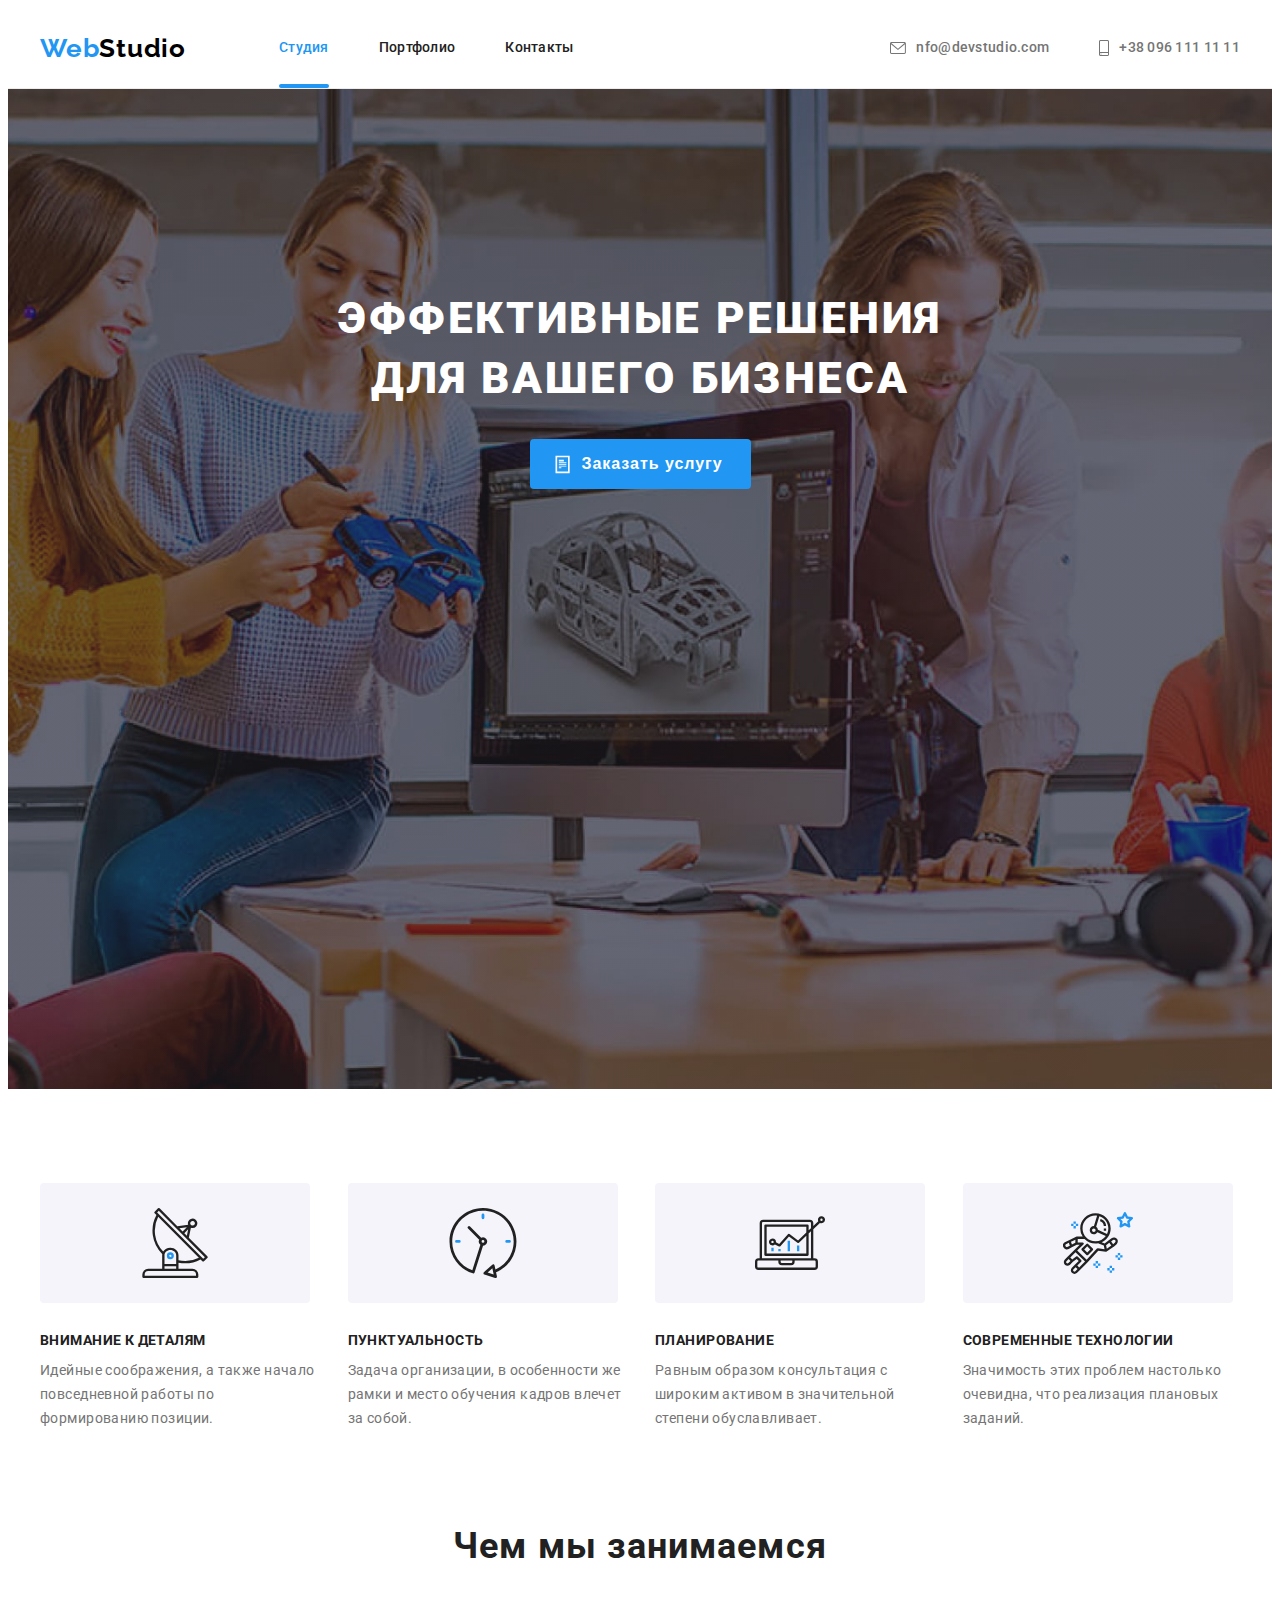
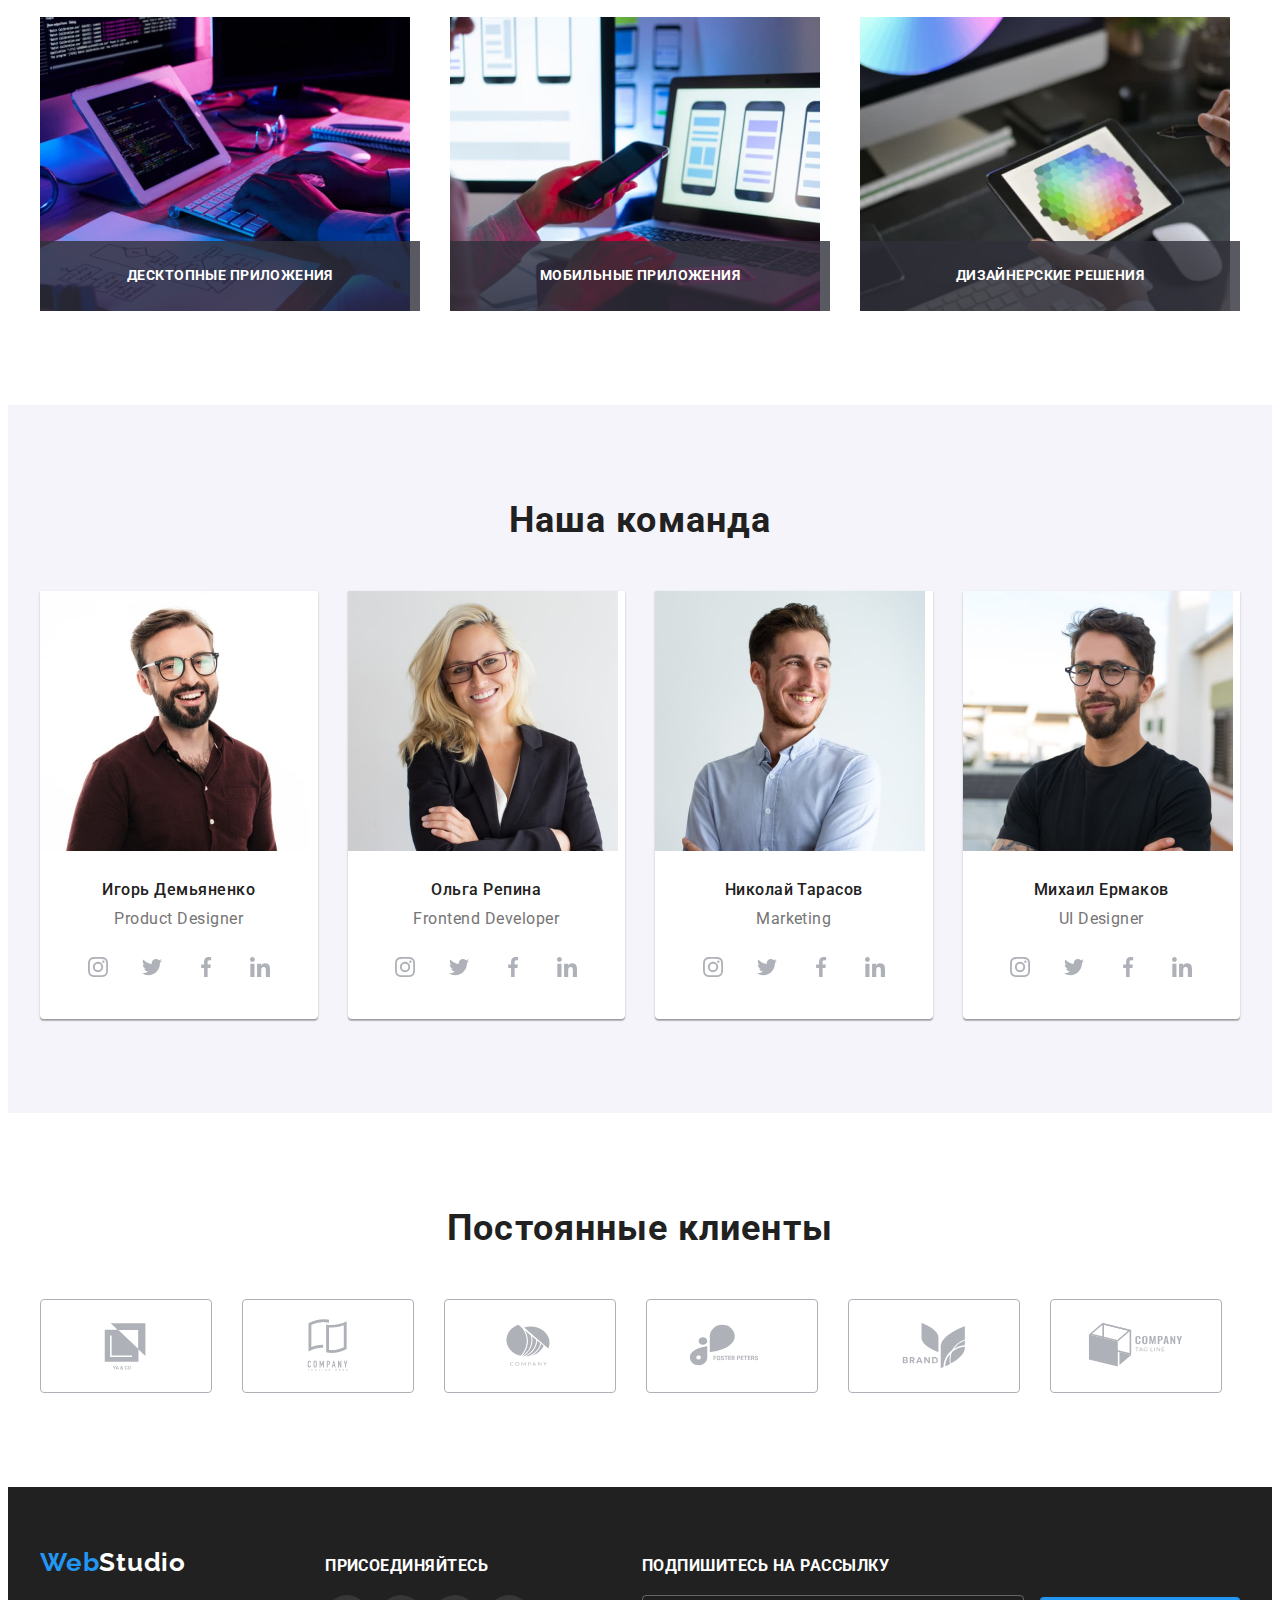
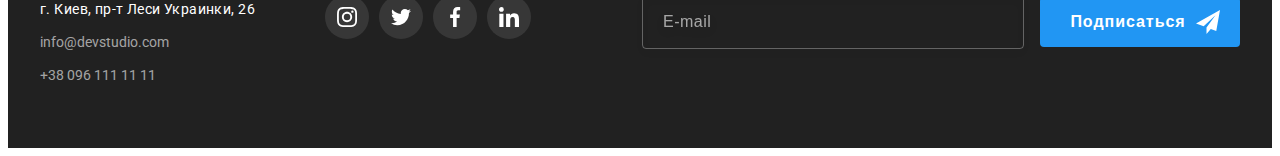
==== index.html @ 939715a9 "подготовил к сдаче" ====
<!DOCTYPE html>
<html lang="ru">
  <head>
    <meta charset="UTF-8" />
    <meta http-equiv="X-UA-Compatible" content="IE=edge" />
    <meta name="viewport" content="width=device-width, initial-scale=1.0" />
    <title>СТУДИЯ</title>
    <link rel="preconnect" href="https://fonts.googleapis.com" />
    <link rel="preconnect" href="https://fonts.gstatic.com" crossorigin />
    <link rel="stylesheet" href="https://cdnjs.cloudflare.com/ajax/libs/modern-normalize/1.1.0/modern-normalize.min.css" integrity="sha512-wpPYUAdjBVSE4KJnH1VR1HeZfpl1ub8YT/NKx4PuQ5NmX2tKuGu6U/JRp5y+Y8XG2tV+wKQpNHVUX03MfMFn9Q==" crossorigin="anonymous" referrerpolicy="no-referrer" />
    <link href="https://fonts.googleapis.com/css2?family=Raleway:wght@700&family=Roboto:wght@400;500;700;900&display=swap" rel="stylesheet" />
    <link rel="stylesheet" href="./css/styles.css" />
  </head>

  <body class="body">
    <!-- HEADER -->
    <header class="page-header">
      <div class="container header-container">
        <nav class="nav">
          <a href="./index.html" class="link header-logo logo header-link" lang="en"><span class="accent">Web</span>Studio</a>
          <ul class="list nav-list">
            <li class="nav-item">
              <a href="./index.html" class="link nav-link header-link current">Студия</a>
            </li>
            <li class="nav-item">
              <a href="./portfolio.html" class="link nav-link header-link">Портфолио</a>
            </li>
            <li class="nav-item">
              <a href="#" class="link nav-link header-link">Контакты</a>
            </li>
          </ul>
        </nav>
        <ul class="list nav-address">
          <li class="address-item">
            <a href="mailto:info@devstudio.com" class="link header-contacts header-link">
              <svg class="header-icon" width="16" height="12">
                <use href="./images/sprite.svg#envelope"></use></svg
              >nfo@devstudio.com</a
            >
          </li>
          <li class="address-item">
            <a href="tel:+380961111111" class="link header-contacts header-link"
              ><svg class="header-icon" width="10" height="16">
                <use href="./images/sprite.svg#smartphone"></use></svg
              >+38 096 111 11 11</a
            >
          </li>
        </ul>
      </div>
    </header>

    <main>
      <!-- hero -->
      <section class="hero">
        <div class="container">
          <h1 class="hero-title">Эффективные решения для вашего бизнеса</h1>
          <button type="button" class="button hero-button" data-modal-open>
            <svg class="hero-icon" width="20" height="25">
              <use href="./images/sprite.svg#file"></use>
            </svg>
            <svg class="hero-icon-second" width="20" height="25">
              <use href="./images/sprite.svg#fileadd"></use>
            </svg>
            Заказать услугу
          </button>
        </div>
      </section>

      <!-- Наши преимущества -->
      <section class="advant section">
        <div class="container">
          <h2 class="visually-hidden">Наши преимущества</h2>
          <ul class="list section-list">
            <li class="advant-item item">
              <div class="advant-inner">
                <svg class="advant-icon" width="70" height="70">
                  <use href="./images/sprite.svg#antenna"></use>
                </svg>
              </div>
              <h3 class="advant-title">Внимание к деталям</h3>
              <p class="advant-text">Идейные соображения, а также начало повседневной работы по формированию позиции.</p>
            </li>
            <li class="advant-item item">
              <div class="advant-inner">
                <svg class="advant-icon" width="70" height="70">
                  <use href="./images/sprite.svg#clock"></use>
                </svg>
              </div>
              <h3 class="advant-title">Пунктуальность</h3>
              <p class="advant-text">Задача организации, в особенности же рамки и место обучения кадров влечет за собой.</p>
            </li>
            <li class="advant-item item">
              <div class="advant-inner">
                <svg class="advant-icon" width="70" height="70">
                  <use href="./images/sprite.svg#diagram"></use>
                </svg>
              </div>
              <h3 class="advant-title">Планирование</h3>
              <p class="advant-text">Равным образом консультация с широким активом в значительной степени обуславливает.</p>
            </li>
            <li class="advant-item item">
              <div class="advant-inner">
                <svg class="advant-icon" width="70" height="70">
                  <use href="./images/sprite.svg#astronaut"></use>
                </svg>
              </div>
              <h3 class="advant-title">Современные технологии</h3>
              <p class="advant-text">Значимость этих проблем настолько очевидна, что реализация плановых заданий.</p>
            </li>
          </ul>
        </div>
      </section>

      <!-- Чем мы занимаемся -->
      <section class="branches-section section">
        <div class="container">
          <h2 class="title section-title">Чем мы занимаемся</h2>
          <ul class="list section-list">
            <li class="branches-item item iitem">
              <img src="./images/desktop.jpg" alt="Десктопные приложения" width="370" height="294" />
              <div class="text-inner">
                <p class="brunches-text">Десктопные приложения</p>
              </div>
            </li>
            <li class="branches-item item">
              <img src="./images/mobile.jpg" alt="Мобильные приложения" width="370" height="294" />
              <div class="text-inner">
                <p class="brunches-text">Мобильные приложения</p>
              </div>
            </li>
            <li class="branches-item item">
              <img src="./images/design.jpg" alt="Дизайнерские решения" width="370" height="294" />
              <div class="text-inner">
                <p class="brunches-text">Дизайнерские решения</p>
              </div>
            </li>
          </ul>
        </div>
      </section>

      <!-- Наша команда -->
      <section class="team-section section">
        <div class="container">
          <h2 class="title section-title">Наша команда</h2>
          <ul class="list section-list">
            <li class="team-item item">
              <img src="./images/productdesigner.jpg" alt="Фото Игорь Демьяненко" width="270" height="260" />
              <div class="team-info">
                <h3 class="team-name">Игорь Демьяненко</h3>
                <p class="team-descr" lang="en">Product Designer</p>
                <!-- *Иконки соцсетей -->
                <ul class="social list">
                  <li class="social-item item">
                    <a href="#" class="social-link link" target="_blank" rel="noopener noreferrer nofollow" aria-label="instagram">
                      <svg class="social-icon" width="20" height="20">
                        <use href="./images/sprite.svg#instagram"></use>
                      </svg>
                    </a>
                  </li>
                  <li class="social-item item">
                    <a href="#" class="social-link link" target="_blank" rel="noopener noreferrer nofollow" aria-label="instagram">
                      <svg class="social-icon" width="20" height="20">
                        <use href="./images/sprite.svg#twitter"></use>
                      </svg>
                    </a>
                  </li>
                  <li class="social-item item">
                    <a href="#" class="social-link link" target="_blank" rel="noopener noreferrer nofollow" aria-label="instagram">
                      <svg class="social-icon" width="20" height="20">
                        <use href="./images/sprite.svg#facebook"></use>
                      </svg>
                    </a>
                  </li>
                  <li class="social-item item">
                    <a href="#" class="social-link link" target="_blank" rel="noopener noreferrer nofollow" aria-label="instagram">
                      <svg class="social-icon" width="20" height="20">
                        <use href="./images/sprite.svg#linkedin"></use>
                      </svg>
                    </a>
                  </li>
                </ul>
              </div>
            </li>
            <li class="team-item item">
              <img src="./images/frontenddeveloper.jpg" alt="Фото Ольга Репина" width="270" height="260" />
              <div class="team-info">
                <h3 class="team-name">Ольга Репина</h3>
                <p class="team-descr" lang="en">Frontend Developer</p>
                <ul class="social list">
                  <li class="social-item item">
                    <a href="#" class="social-link link" target="_blank" rel="noopener noreferrer nofollow" aria-label="instagram">
                      <svg class="social-icon" width="20" height="20">
                        <use href="./images/sprite.svg#instagram"></use>
                      </svg>
                    </a>
                  </li>
                  <li class="social-item item">
                    <a href="#" class="social-link link" target="_blank" rel="noopener noreferrer nofollow" aria-label="instagram">
                      <svg class="social-icon" width="20" height="20">
                        <use href="./images/sprite.svg#twitter"></use>
                      </svg>
                    </a>
                  </li>
                  <li class="social-item item">
                    <a href="#" class="social-link link" target="_blank" rel="noopener noreferrer nofollow" aria-label="instagram">
                      <svg class="social-icon" width="20" height="20">
                        <use href="./images/sprite.svg#facebook"></use>
                      </svg>
                    </a>
                  </li>
                  <li class="social-item item">
                    <a href="#" class="social-link link" target="_blank" rel="noopener noreferrer nofollow" aria-label="instagram">
                      <svg class="social-icon" width="20" height="20">
                        <use href="./images/sprite.svg#linkedin"></use>
                      </svg>
                    </a>
                  </li>
                </ul>
              </div>
            </li>
            <li class="team-item item">
              <img src="./images/marketing.jpg" alt="Фото Николай Тарасов" width="270" height="260" />
              <div class="team-info">
                <h3 class="team-name">Николай Тарасов</h3>
                <p class="team-descr" lang="en">Marketing</p>
                <ul class="social list">
                  <li class="social-item item">
                    <a href="#" class="social-link link" target="_blank" rel="noopener noreferrer nofollow" aria-label="instagram">
                      <svg class="social-icon" width="20" height="20">
                        <use href="./images/sprite.svg#instagram"></use>
                      </svg>
                    </a>
                  </li>
                  <li class="social-item item">
                    <a href="#" class="social-link link" target="_blank" rel="noopener noreferrer nofollow" aria-label="instagram">
                      <svg class="social-icon" width="20" height="20">
                        <use href="./images/sprite.svg#twitter"></use>
                      </svg>
                    </a>
                  </li>
                  <li class="social-item item">
                    <a href="#" class="social-link link" target="_blank" rel="noopener noreferrer nofollow" aria-label="instagram">
                      <svg class="social-icon" width="20" height="20">
                        <use href="./images/sprite.svg#facebook"></use>
                      </svg>
                    </a>
                  </li>
                  <li class="social-item item">
                    <a href="#" class="social-link link" target="_blank" rel="noopener noreferrer nofollow" aria-label="instagram">
                      <svg class="social-icon" width="20" height="20">
                        <use href="./images/sprite.svg#linkedin"></use>
                      </svg>
                    </a>
                  </li>
                </ul>
              </div>
            </li>
            <li class="team-item item">
              <img src="./images/uidesigner.jpg" alt="Фото Михаил Ермаков" width="270" height="260" />
              <div class="team-info">
                <h3 class="team-name">Михаил Ермаков</h3>
                <p class="team-descr" lang="en">UI Designer</p>
                <ul class="social list">
                  <li class="social-item item">
                    <a href="#" class="social-link link" target="_blank" rel="noopener noreferrer nofollow" aria-label="instagram">
                      <svg class="social-icon" width="20" height="20">
                        <use href="./images/sprite.svg#instagram"></use>
                      </svg>
                    </a>
                  </li>
                  <li class="social-item item">
                    <a href="#" class="social-link link" target="_blank" rel="noopener noreferrer nofollow" aria-label="instagram">
                      <svg class="social-icon" width="20" height="20">
                        <use href="./images/sprite.svg#twitter"></use>
                      </svg>
                    </a>
                  </li>
                  <li class="social-item item">
                    <a href="#" class="social-link link" target="_blank" rel="noopener noreferrer nofollow" aria-label="instagram">
                      <svg class="social-icon" width="20" height="20">
                        <use href="./images/sprite.svg#facebook"></use>
                      </svg>
                    </a>
                  </li>
                  <li class="social-item item">
                    <a href="#" class="social-link link" target="_blank" rel="noopener noreferrer nofollow" aria-label="instagram">
                      <svg class="social-icon" width="20" height="20">
                        <use href="./images/sprite.svg#linkedin"></use>
                      </svg>
                    </a>
                  </li>
                </ul>
              </div>
            </li>
          </ul>
        </div>
      </section>
    </main>

    <!-- Постоянные клиенты -->
    <section class="section">
      <div class="container">
        <h2 class="title section-title">Постоянные клиенты</h2>
        <ul class="client-list list">
          <li class="client-item item">
            <a href="#" class="link client-link" target="_blank" rel="noopener noreferrer nofollow" aria-label="yaco">
              <svg class="client-icon" width="106" height="60">
                <use href="./images/sprite.svg#yaco"></use>
              </svg>
            </a>
          </li>
          <li class="client-item item">
            <a href="#" class="link client-link" target="_blank" rel="noopener noreferrer nofollow" aria-label="tag line here">
              <svg class="client-icon" width="106" height="60">
                <use href="./images/sprite.svg#here"></use>
              </svg>
            </a>
          </li>
          <li class="client-item item">
            <a href="#" class="link client-link" target="_blank" rel="noopener noreferrer nofollow" aria-label="company">
              <svg class="client-icon" width="106" height="60">
                <use href="./images/sprite.svg#company"></use>
              </svg>
            </a>
          </li>
          <li class="client-item item">
            <a href="#" class="link client-link" target="_blank" rel="noopener noreferrer nofollow" aria-label="foster petters">
              <svg class="client-icon" width="106" height="60">
                <use href="./images/sprite.svg#foster"></use>
              </svg>
            </a>
          </li>
          <li class="client-item item">
            <a href="#" class="link client-link" target="_blank" rel="noopener noreferrer nofollow" aria-label="brand">
              <svg class="client-icon" width="106" height="60">
                <use href="./images/sprite.svg#brand"></use>
              </svg>
            </a>
          </li>
          <li class="client-item item">
            <a href="#" class="link client-link" target="_blank" rel="noopener noreferrer nofollow" aria-label="tag line">
              <svg class="client-icon" width="106" height="60">
                <use href="./images/sprite.svg#tagline"></use>
              </svg>
            </a>
          </li>
        </ul>
      </div>
    </section>

    <footer class="footer">
      <div class="container footer-container">
        <div>
          <a href="./index.html" class="logo footer-logo link footer-link" lang="en"> <span class="accent">Web</span>Studio</a>
          <address class="address">
            <ul class="list footer-list">
              <li class="footer-item">
                <a href="https://www.google.com.ua/maps/place/бул.+Леси+Украинки,+26,+Киев,+02000/@50.4265807,30.5361971,17z/data=!3m1!4b1!4m5!3m4!1s0x40d4cf0e033ecbe9:0x57a4dffefec77da0!8m2!3d50.4265807!4d30.5383858?hl=ru" class="footer-address link footer-link"> г. Киев, пр-т Леси Украинки, 26 </a>
              </li>
              <li class="footer-item">
                <a href="mailto:info@devstudio.com" class="footer-contacts link footer-link">info@devstudio.com</a>
              </li>
              <li class="footer-item">
                <a href="tel:+380961111111" class="footer-contacts link footer-link">+38 096 111 11 11</a>
              </li>
            </ul>
          </address>
        </div>
        <div class="footer-inner">
          <p class="footer-slogan">Присоединяйтесь</p>
          <ul class="social list">
            <li class="social-item item">
              <a href="#" class="social-link join-link link" target="_blank" rel="noopener noreferrer nofollow" aria-label="instagram">
                <svg class="join-icon" width="20" height="20">
                  <use href="./images/sprite.svg#instagram"></use>
                </svg>
              </a>
            </li>
            <li class="social-item item">
              <a href="#" class="social-link join-link link" target="_blank" rel="noopener noreferrer nofollow" aria-label="instagram">
                <svg class="join-icon" width="20" height="20">
                  <use href="./images/sprite.svg#twitter"></use>
                </svg>
              </a>
            </li>
            <li class="social-item item">
              <a href="#" class="social-link join-link link" target="_blank" rel="noopener noreferrer nofollow" aria-label="instagram">
                <svg class="join-icon" width="20" height="20">
                  <use href="./images/sprite.svg#facebook"></use>
                </svg>
              </a>
            </li>
            <li class="social-item item">
              <a href="#" class="social-link join-link link" target="_blank" rel="noopener noreferrer nofollow" aria-label="instagram">
                <svg class="join-icon" width="20" height="20">
                  <use href="./images/sprite.svg#linkedin"></use>
                </svg>
              </a>
            </li>
          </ul>
        </div>

        <!-- *Форма в footer  -->

        <form name="signup_form" autocomplete="on" novalidate class="form-footer">
          <label for="email" class="form-label">Подпишитесь на рассылку </label>
          <div class="input-inner">
            <input type="email" name="email" id="email" class="footer-input" placeholder="E-mail" />

            <button type="submit" class="button form-button">
              Подписаться
              <svg class="footer-icon" width="24" height="24">
                <use href="./images/sprite.svg#send"></use>
              </svg>
            </button>
          </div>
        </form>
      </div>
    </footer>

    <!-- *Модальное окно -->
    <div class="backdrop is-hidden" data-modal>
      <div class="modal-wrapper">
        <button type="button" class="modal-button" data-modal-close>
          <svg class="icon-modal" width="18px" height="18px">
            <use href="./images/sprite.svg#close"></use>
          </svg>
        </button>
        <b class="form-title">Оставьте свои данные, мы вам перезвоним</b>
        <form class="modal-form">
          <label class="modal-label">
            <span class="label-name">Имя</span>
            <input type="text" name="user-name" class="modal-input" required />
            <svg class="label-icon" width="18" height="18">
              <use href="./images/sprite.svg#person"></use>
            </svg>
          </label>

          <label class="modal-label">
            <span class="label-name">Телефон</span>
            <input type="tel" name="user-tell" class="modal-input" required />
            <svg class="label-icon" width="18" height="18">
              <use href="./images/sprite.svg#phone"></use>
            </svg>
          </label>

          <label class="modal-label">
            <span class="label-name">Почта</span>
            <input type="email" name="user-email" class="modal-input" placeholder=" " required />
            <svg class="label-icon" width="18" height="18">
              <use href="./images/sprite.svg#email"></use>
            </svg>
          </label>

          <label class="modal-label">
            <span class="label-name">Комментарий</span>
            <textarea name="user-feedback" rows="5" placeholder="Введите текст" class="modal-inpu feedback"></textarea>
          </label>

          <label class="checkbox-label">
            <input type="checkbox" name="checkbox" class="visually-hidden checkbox" />
            <svg class="checkbox-icon" width="11" height="8">
              <use href="./images/sprite.svg#check"></use>
            </svg>
            <span class="checkbox-text">Соглашаюсь с рассылкой и принимаю</span>
            <a href="#" class="checkbox-link">Условия договора</a>
          </label>

          <button type="submit" class="submit-btn button">Отправить</button>
        </form>
      </div>
    </div>

    <!-- *Подключение js -->
    <script src="./js/modal.js"></script>
  </body>
</html>
---- css/styles.css ----
:root {
  --primary-background-color: #ffffff;
  --secondary-background-color: #f5f4fa;
  --hero-background-color: #2f303a;
  --branches-bg-color: rgba(47, 48, 58, 0.8);
  --modal-bg-color: rgba(0, 0, 0, 0.2);

  --title-color: #212121;
  --secondary-title-color: #ffffff;
  --text-color: #757575;
  --logo-color: #000000;
  --accent-color: #2196f3;
  --header-border-color: #ececec;
  --hero-hover-color: #188ce8;
  --footer-address-color: rgba(255, 255, 255, 0.6);
  --portf-btn-color: #f5f4fa;
  --portf-border-color: #eeeeee;

  --social-icon-color: #afb1b8;
  --social-icon-hover-color: #ffffff;
  --advant-icon-bg-color: #f5f4fa;
  --client-icon-border-color: #afb1b8;
  --footer-icon-bg-color: rgba(255, 255, 255, 0.1);

  --main-font: "Roboto", sans-serif;
  --accent-font: "Raleway", sans-serif;
  --hero-size: 44px;
  --title-size: 36px;
  --subtitle-size: 18px;
  --note-size: 16px;
  --text-size: 14px;
  --hero-weight: 900;
  --head-weight: 700;
  --secondary-weight: 500;
  --main-weight: 400;

  --timing-function: cubic-bezier(0.4, 0, 0.2, 1);
}

/* section {
  background-color: aquamarine;
  outline: 2px solid yellow;
} */

h1,
h2,
h3,
h4,
li,
ul,
p {
  margin-top: 0;
  margin-bottom: 0;
}

a {
  text-decoration: none;
}

img {
  display: block;
  max-width: 100%;
  height: auto;
}
body {
  font-family: var(--main-font);
  font-style: normal;
  color: var(--text-color);
  background-color: var(--primary-background-color);
}

/* скрытый заголовок */
.visually-hidden {
  position: absolute;
  white-space: nowrap;
  width: 1px;
  height: 1px;
  overflow: hidden;
  border: 0;
  padding: 0;
  clip: rect(0 0 0 0);
  clip-path: inset(50%);
  margin: -1px;
}

.link {
  font-size: 14px;
  color: var(--title-color);
}
.list {
  padding-left: 0;
  list-style: none;
}

.header-link:hover,
.header-link:focus {
  color: var(--accent-color);
}

/* ссылки в header  */
.header-link {
  transition: color 250ms var(--timing-function);
}

.current {
  color: var(--accent-color);
}

.button {
  font-style: inherit;
  cursor: pointer;
  border: none;
  border-radius: 4px;
}

/* .item:not(:last-child) {
  margin-right: 30px;
} */

.container {
  margin: 0 auto;
  max-width: 1200px;
  padding-left: 15px;
  padding-right: 15px;

  /* outline: 2px solid tomato; */
}

.section {
  padding-top: 94px;
  padding-bottom: 94px;
}

/* Header */

.page-header {
  border-bottom: 1px solid var(--header-border-color);
}

.logo {
  font-family: var(--accent-font);
  font-weight: var(--head-weight);
  font-size: 26px;
  line-height: 1.19;
  letter-spacing: 0.03em;
  color: var(--logo-color);
  /* transition: color 250ms cubic-bezier(0.4, 0, 0.2, 1); */
}

.header-logo {
  padding-top: 24px;
  padding-bottom: 24px;
}
.accent {
  color: var(--accent-color);
}

.header-container {
  display: flex;
}

/* кнопки навигации */
.nav-link {
  position: relative;
  display: block;
  font-weight: var(--secondary-weight);
  line-height: 1.14;
  letter-spacing: 0.02em;
}

.nav-link::before,
.nav-link::before {
  position: absolute;
  bottom: 0;
  left: 0;
  content: "";
  width: 100%;
  height: 4px;
  background-color: var(--accent-color);
  border-radius: 2px;
  transform: scaleX(0);
  transform-origin: 0 0;
  transition: transform 250ms var(--timing-function);
}
/* *Полоска под ссылками в header  */
.nav-link:hover::before,
.nav-link:focus::before {
  transform: scaleX(1);
}

.current::after {
  position: absolute;
  bottom: 0;
  left: 0;
  content: "";
  width: 100%;
  height: 4px;
  background-color: var(--accent-color);
  border-radius: 2px;
}

/* адрес в header  */
.header-contacts {
  display: flex;
  align-items: center;
  font-weight: var(--secondary-weight);
  line-height: 1.14;
  letter-spacing: 0.02em;
  color: var(--text-color);
  transition: color 250ms cubic-bezier(0.4, 0, 0.2, 1);
}

/* Header в строку */
/* .page-header, */
.nav,
.nav-list,
.nav-address {
  display: flex;
  align-items: center;
}

.nav-link,
.header-contacts {
  padding-top: 32px;
  padding-bottom: 32px;
}

.nav-item {
  margin-left: 93px;
}

.nav-item + .nav-item {
  margin-left: 50px;
}

.address-item + .address-item {
  margin-left: 50px;
}

.nav-address {
  margin-left: auto;
}

.header-icon {
  margin-right: 10px;
  fill: currentColor;
}
/* *Цвет иконок адреса в header при ховере */
.header-contacts:hover .header-icon,
.header-contacts:focus .header-icon {
  fill: currentColor;
}

/* hero */
.hero {
  margin: 0 auto;
  padding-top: 200px;
  padding-bottom: 200px;
  background-color: var(--hero-background-color);
  background-image: linear-gradient(to right, rgba(47, 48, 58, 0.4), rgba(47, 48, 58, 0.4)), url(../images/bground.jpg);
  max-width: 1600px;
  height: 600px;
  background-size: cover;
  background-position: center;
}
/* заголовок героя h1*/
.hero-title {
  margin: 0 auto 30px;
  text-align: center;
  width: 696px;
  font-weight: var(--hero-weight);
  font-size: var(--hero-size);
  line-height: 1.36;
  letter-spacing: 0.06em;
  text-transform: uppercase;
  color: var(--secondary-title-color);
}

/* кнопка героя */
.hero-button {
  position: relative;
  overflow: hidden;
  display: flex;
  align-items: center;
  justify-content: center;
  margin: 0 auto;
  padding: 10px 28px 10px 52px;
  min-width: 200px;
  font-weight: var(--head-weight);
  font-size: var(--note-size);
  line-height: 1.88;
  letter-spacing: 0.06em;
  color: var(--secondary-title-color);
  background-color: var(--accent-color);
  transition: background-color 250ms var(--timing-function);
}

/* .hero-button::before{
  content: "";
  display: block;
  align-items: center;
  justify-content: center;
  width: 24px;
  height: 24px;
  background-image: url(../images/icons/twitter.svg);
  background-position: center;
  background-repeat: no-repeat;
  background-size: contain;
} */

.hero-button:hover,
.hero-button:focus {
  background-color: var(--hero-hover-color);
}

.hero-icon {
  position: absolute;
  top: 50%;
  left: 15%;
  transform: translate(-50%, -50%);
  transition: transform 250ms var(--timing-function);
  fill: var(--secondary-title-color);
}

.hero-icon-second {
  position: absolute;
  top: 50%;
  left: 15%;
  transform: translate(-54%, 90%);
  transition: transform 250ms var(--timing-function);
  fill: var(--secondary-title-color);
}

.hero-button:hover .hero-icon {
  transform: translate(-55%, -195%);
}

.hero-button:hover .hero-icon-second {
  transform: translate(-55%, -50%);
}

/* Преимущества  */
/* Заголовки h3 */

.advant-inner {
  display: flex;
  align-items: center;
  justify-content: center;
  margin-bottom: 30px;
  width: 270px;
  height: 120px;
  background-color: var(--advant-icon-bg-color);
  border-radius: 4px;
}

.advant-title {
  margin-bottom: 10px;
  font-weight: var(--head-weight);
  font-size: var(--text-size);
  line-height: 1.14;
  text-transform: uppercase;
  letter-spacing: 0.03em;
  color: var(--title-color);
}

.advant-item {
  min-width: 270px;
  flex-basis: calc(100% / 4 - 30px);
  margin-left: 30px;
  /* outline: 2px solid yellow; */
}

/* текст преимущества p */
.advant-text {
  font-size: var(--text-size);
  line-height: 1.71;
  letter-spacing: 0.03em;
}

.section-list {
  display: flex;
  flex-wrap: wrap;
  margin-left: -30px;
}

/* названия секций h2*/
.title {
  font-size: var(--title-size);
  line-height: 1.17;
  letter-spacing: 0.03em;
  text-align: center;
  color: var(--title-color);
}

/* Чем мы занимаемся */
.branches-section {
  padding-top: 0;
}

.branches-item {
  position: relative;
}
.text-inner {
  display: flex;
  position: absolute;
  width: 100%;
  height: 70px;
  justify-content: center;
  align-items: center;
  bottom: 0px;
  background: var(--branches-bg-color);
}

.brunches-text {
  display: inline-block;
  font-weight: var(--head-weight);
  font-size: var(--text-size);
  line-height: 1.14;
  letter-spacing: 0.03em;
  text-transform: uppercase;

  color: var(--secondary-title-color);
}

.branches-item {
  min-width: 270px;
  flex-basis: calc(100% / 3 - 30px);
  margin-left: 30px;
  /* outline: 2px solid yellow; */
}

/* Наша команда */
.team-section {
  background-color: var(--secondary-background-color);
}

.section-title {
  margin-bottom: 50px;
}

.team-item {
  min-width: 270px;
  flex-basis: calc(100% / 4 - 30px);
  margin-left: 30px;
  /* outline: 2px solid yellow; */
  box-shadow: 0px 1px 3px rgba(0, 0, 0, 0.12), 0px 1px 1px rgba(0, 0, 0, 0.14), 0px 2px 1px rgba(0, 0, 0, 0.2);
  border-radius: 0px 0px 4px 4px;
  background-color: var(--primary-background-color);
}

/* имя фамилия h2 */
.team-info {
  padding-top: 30px;
  padding-bottom: 30px;
  /* outline: 2.5px dashed red; */
}

.team-name {
  margin-bottom: 10px;
  font-weight: var(--secondary-weight);
  font-size: var(--note-size);
  line-height: 1.18;
  letter-spacing: 0.03em;
  text-align: center;
  color: var(--title-color);
}

/* должности p */
.team-descr {
  margin-bottom: 16px;
  font-size: var(--note-size);
  line-height: 1.18;
  letter-spacing: 0.03em;
  text-align: center;
  color: var(--text-color);
}

.social {
  display: flex;
  justify-content: center;
  align-items: center;
}

.social-link {
  display: flex;
  justify-content: center;
  align-items: center;
  width: 44px;
  height: 44px;
  background-color: var(--primary-background-color);
  border-radius: 50%;
  transition: background-color 250ms cubic-bezier(0.4, 0, 0.2, 1);
}

.social-item + .social-item {
  margin-left: 10px;
}

.social-icon {
  fill: var(--social-icon-color);
  transition: fill 250ms cubic-bezier(0.4, 0, 0.2, 1);
}
/* *Ховер подложки иконок соцсетей */
.social-link:hover,
.social-link:focus {
  background-color: var(--accent-color);
}
/** Ховер иконок соцсетей */
.social-link:hover .social-icon,
.social-link:focus .social-icon {
  fill: var(--social-icon-hover-color);
}

/* Постоянные клиенты */

.client-list {
  display: flex;
  gap: 30px;
}

.client-link {
  display: flex;
  justify-content: center;
  align-items: center;
  width: 170px;
  height: 92px;
  border: 1px solid var(--social-icon-color);
  fill: var(--social-icon-color);
  border-radius: 4px;
  transition: border 250ms cubic-bezier(0.4, 0, 0.2, 1);
}

.client-icon {
  transition: fill 250ms cubic-bezier(0.4, 0, 0.2, 1);
}

/* *Ховер бордера постоянных клиентов */
.client-link:hover,
.client-link:focus {
  border-color: var(--accent-color);
}
/* *Ховер иконки постоянных клтиентов */
.client-link:hover .client-icon,
.client-link:focus .client-icon {
  fill: var(--accent-color);
}

/* Footer */
.footer {
  padding-top: 60px;
  padding-bottom: 60px;
  background-color: var(--title-color);
}

.footer-container {
  display: flex;
  align-items: baseline;
  /* column-gap: 70px; */
}

.footer-logo {
  display: block;
  margin-bottom: 20px;
  color: var(--primary-background-color);
}
.footer-item:not(:last-child) {
  display: block;
  margin-bottom: 9px;
}
.address {
  font-style: inherit;
}

.footer-address {
  line-height: 1.71;
  letter-spacing: 0.03em;
  color: var(--primary-background-color);
}

.footer-contacts {
  line-height: 1.71;
  color: var(--footer-address-color);
}

.footer-link {
  transition: color 250ms cubic-bezier(0.4, 0, 0.2, 1);
}

.footer-link:hover,
.footer-link:focus {
  color: var(--accent-color);
}

.footer-inner {
  display: block;
  width: 206px;
  margin-left: 70px;
}

.footer-slogan {
  margin-bottom: 20px;
  font-family: var(--main-font);
  font-weight: var(--head-weight);
  line-height: 1.14;
  letter-spacing: 0.03em;
  text-transform: uppercase;
  color: var(--secondary-title-color);
}

.join-icon {
  fill: var(--secondary-title-color);
}

.join-link {
  background-color: var(--footer-icon-bg-color);
}

/* ПОРТФОЛИО */
.portf-btn {
  padding: 6px 22px;
  font-weight: var(--secondary-weight);
  font-size: var(--note-size);
  line-height: 1.62;
  text-align: center;
  letter-spacing: 0.03em;
  color: var(--title-color);
  background-color: var(--secondary-background-color);
  transition: color 250ms var(--timing-function), background-color 250ms var(--timing-function), box-shadow 250ms var(--timing-function);
}

.portf-btn:hover,
.portf-btn:focus {
  background-color: var(--accent-color);
  color: var(--primary-background-color);
  box-shadow: 0px 3px 1px rgba(0, 0, 0, 0.1), 0px 1px 2px rgba(0, 0, 0, 0.08), 0px 2px 2px rgba(0, 0, 0, 0.12);
}

.current-btn {
  color: var(--portf-btn-color);
  background-color: var(--accent-color);
}

.portf-list,
.button-list {
  display: flex;
  justify-content: center;
  flex-wrap: wrap;
}

.button-list {
  margin-bottom: 50px;
}

.button-item:not(:last-child) {
  margin-right: 8px;
}

.portf-list {
  gap: 30px;
}

.portf-item {
  transition: box-shadow 250ms var(--timing-function);
}

.portf-name {
  margin-bottom: 4px;
  font-weight: var(--head-weight);
  font-size: var(--subtitle-size);
  line-height: 2;
  letter-spacing: 0.03em;

  color: var(--title-color);
}

.portf-descr {
  font-size: var(--note-size);
  line-height: 1.87;
  letter-spacing: 0.03em;
  color: var(--text-color);
}

.border {
  padding-top: 20px;
  padding-bottom: 20px;
  padding-left: 24px;
  padding-right: 24px;
  border: 1px solid var(--portf-border-color);
}

.portf-link {
  display: block;
}

.portf-item:hover {
  box-shadow: 0px 1px 1px rgb(0 0 0 / 12%), 0px 4px 4px rgb(0 0 0 / 6%), 1px 4px 6px rgb(0 0 0 / 16%);
}

.portf-item:hover .portf-text-hover {
  transform: translateY(0);
}

.dropdown-inner {
  position: relative;
  overflow: hidden;
}

.portf-text-hover {
  position: absolute;
  left: 0;
  top: 0;

  width: 370px;
  height: 294px;
  padding: 63px 24px;

  font-weight: 400;
  font-size: 18px;
  line-height: 1.56;
  color: #ffffff;

  background: rgba(33, 150, 243, 0.9);
  transform: translateY(102%);
  transition: transform 250ms var(--timing-function);
}

/* *Модальное окно */

.backdrop {
  position: fixed;
  top: 0;
  left: 0;
  width: 100%;
  height: 100%;
  background-color: var(--modal-bg-color);
  transition: visibility 500ms var(--timing-function), opacity 500ms var(--timing-function);
}

.backdrop.is-hidden {
  opacity: 0;
  visibility: hidden;
  pointer-events: none;
}

.modal-wrapper {
  position: absolute;
  top: 50%;
  left: 50%;
  transform: translate(-50%, -50%);
  transition: opacity 500ms var(--timing-function), transform 500ms var(--timing-function);
  width: 528px;
  height: 581px;
  padding-top: 40px;
  padding-left: 40px;
  padding-right: 40px;
  box-shadow: 0px 1px 3px rgba(0, 0, 0, 0.12), 0px 1px 1px rgba(0, 0, 0, 0.14), 0px 2px 1px rgba(0, 0, 0, 0.2);
  border-radius: 4px;
  background-color: var(--primary-background-color);
}

.backdrop.is-hidden > .modal-wrapper {
  opacity: 0;
  transform: translate(-50%, 100%) scale(0.3);
}

.modal-button {
  position: absolute;
  top: -10px;
  right: -10px;
  display: flex;
  align-items: center;
  justify-content: center;
  padding: 0;
  width: 30px;
  height: 30px;
  cursor: pointer;
  border: 1px solid rgba(0, 0, 0, 0.1);
  border-radius: 50%;
  background-color: var(--secondary-background-color);
  transition: fill 250ms var(--timing-function), border-color 250ms var(--timing-function);
}

.modal-button:hover {
  fill: var(--accent-color);
  border-color: var(--accent-color);
  background-color: var(--primary-background-color);
}

.modal-form {
  display: flex;
  flex-direction: column;
  gap: 10px;
}

.modal-label {
  /* outline: 2px solid teal; */
  position: relative;
  color: var(--title-color);
}

.form-title {
  display: inline-block;
  padding-bottom: 12px;
  font-weight: 700;
  font-size: 20px;
  line-height: 1.15;
  letter-spacing: 0.03em;

  color: #212121;
}

.modal-input {
  width: 100%;
  height: 40px;
  border: 1px solid rgba(33, 33, 33, 0.2);
  border-radius: 4px;
  padding-left: 40px;
  transition: border-color 300ms var(--timing-function), outline 300ms var(--timing-function);
}

.label-icon {
  position: absolute;
  top: 50%;
  left: 3%;
  fill: currentColor;
  transition: fill 300ms var(--timing-function);
}
/* *синяя рамка инпута при ховере */
.modal-label:hover .modal-input {
  border-color: var(--accent-color);
}
/* *синяя иконка инпута при ховере */
.modal-label:hover .label-icon {
  fill: var(--accent-color);
}
/* *синяя рамка инпута при фокусе */
.modal-input:focus {
  border-color: var(--accent-color);
  outline: 1px solid var(--accent-color);
}
/* *синяя иконка инпута при фокусе */
.modal-input:focus + .label-icon {
  fill: var(--accent-color);
}

/* .modal-input :placeholder-shown {
  border-color: var(--accent-color);
} */

.label-name {
  font-weight: 400;
  font-size: 12px;
  line-height: 1.15;
  letter-spacing: 0.01em;

  color: var(--text-color);
}

.feedback {
  padding: 12px 16px;
  resize: none;
  width: 100%;
  height: 120px;
  border: 1px solid rgba(33, 33, 33, 0.2);
  border-radius: 4px;
  transition: border-color 300ms var(--timing-function), outline 300ms var(--timing-function);
}

.feedback::placeholder {
  font-weight: 400;
  font-size: 12px;
  line-height: 1.15;
  letter-spacing: 0.01em;
  color: rgba(117, 117, 117, 0.5);
}

/* *синяя рамка поля ввода текста при ховере */
.modal-label:hover .feedback {
  border-color: var(--accent-color);
}
/* *синяя рамка поля ввода текста при фокусе */
.feedback:focus {
  border-color: var(--accent-color);
  outline: 1px solid var(--accent-color);
}

.checkbox-label {
  display: inline-flex;
  align-items: center;
  justify-content: center;
  cursor: pointer;
  /* outline: 2px dashed teal; */
}

.checkbox-icon {
  margin-right: 5px;
  border: 1.7px solid var(--title-color);
  border-radius: 2px;
  width: 18px;
  height: 18px;
  fill: #ffffff;
  transition: background-color 250ms var(--timing-function), border 300ms var(--timing-function);
}

.checkbox-label:hover .checkbox-icon {
  border: 2px solid var(--accent-color);
}

.checkbox:checked + .checkbox-icon {
  border: 3px solid var(--accent-color);
  background-color: var(--accent-color);
}

.checkbox-text {
  font-weight: 400;
  font-size: 14px;
  line-height: 1.71;
  letter-spacing: 0.03em;
  color: #757575;
}

.checkbox-link {
  font-weight: 400;
  font-size: 14px;
  line-height: 1.71;
  letter-spacing: 0.03em;
  text-decoration-line: underline;

  color: #2196f3;
}

.submit-btn {
  position: relative;
  overflow: hidden;
  display: flex;
  align-items: center;
  justify-content: center;
  margin: 0 auto;
  padding: 10px 28px 10px 28px;
  min-width: 200px;
  font-weight: var(--head-weight);
  font-size: var(--note-size);
  line-height: 1.88;
  letter-spacing: 0.06em;
  color: var(--secondary-title-color);
  background-color: var(--accent-color);
  transition: background-color 250ms var(--timing-function), box-shadow 250ms var(--timing-function);
}

.submit-btn:hover {
  background-color: var(--hero-hover-color);
  box-shadow: 0px 3px 1px rgb(0 0 10 / 20%), 0px 1px 2px rgb(0 0 10 / 28%), 0px 2px 2px rgb(0 0 10 / 32%);
}

/* *Форма в footer * */
.form-footer {
  display: flex;
  flex-direction: column;
  margin-left: auto;
}

.form-label {
  display: block;
  padding-bottom: 20px;
  font-family: var(--main-font);
  font-weight: var(--head-weight);
  line-height: 1.14;
  letter-spacing: 0.03em;
  text-transform: uppercase;
  color: var(--secondary-title-color);
}

.footer-input {
  min-width: 358px;
  min-height: 50px;
  margin-right: 12px;
  padding-left: 20px;
  border: 1px solid rgba(255, 255, 255, 0.3);
  filter: drop-shadow(0px 4px 4px rgba(0, 0, 0, 0.15));
  border-radius: 4px;
  background-color: transparent;
  font-weight: var(--main-weight);
  font-size: var(--note-size);
  line-height: 1.25px;
  letter-spacing: 0.03em;
  color: rgba(255, 255, 255, 0.6);
}

.footer-input::placeholder {
  font-weight: var(--main-weight);
  font-size: var(--note-size);
  line-height: 1.25px;
  letter-spacing: 0.03em;
  color: rgba(255, 255, 255, 0.6);
}

.form-button {
  position: relative;
  display: inline-block;
  overflow: hidden;
  align-items: center;
  justify-content: center;
  padding: 10px 52px 10px 28px;
  min-width: 200px;
  font-weight: var(--head-weight);
  font-size: var(--note-size);
  line-height: 1.88;
  letter-spacing: 0.06em;
  color: var(--secondary-title-color);
  background-color: var(--accent-color);
  transition: background-color 250ms var(--timing-function), box-shadow 250ms var(--timing-function);
}

.form-button:hover,
.form-button:focus {
  background-color: var(--hero-hover-color);
  box-shadow: 0px 0px 4px 1px rgba(176, 206, 252, 0.5);
}

.footer-icon {
  position: absolute;
  top: 50%;
  left: 84%;
  transform: translate(-50%, -50%);
  transition: transform 250ms var(--timing-function);
  fill: var(--secondary-title-color);
}
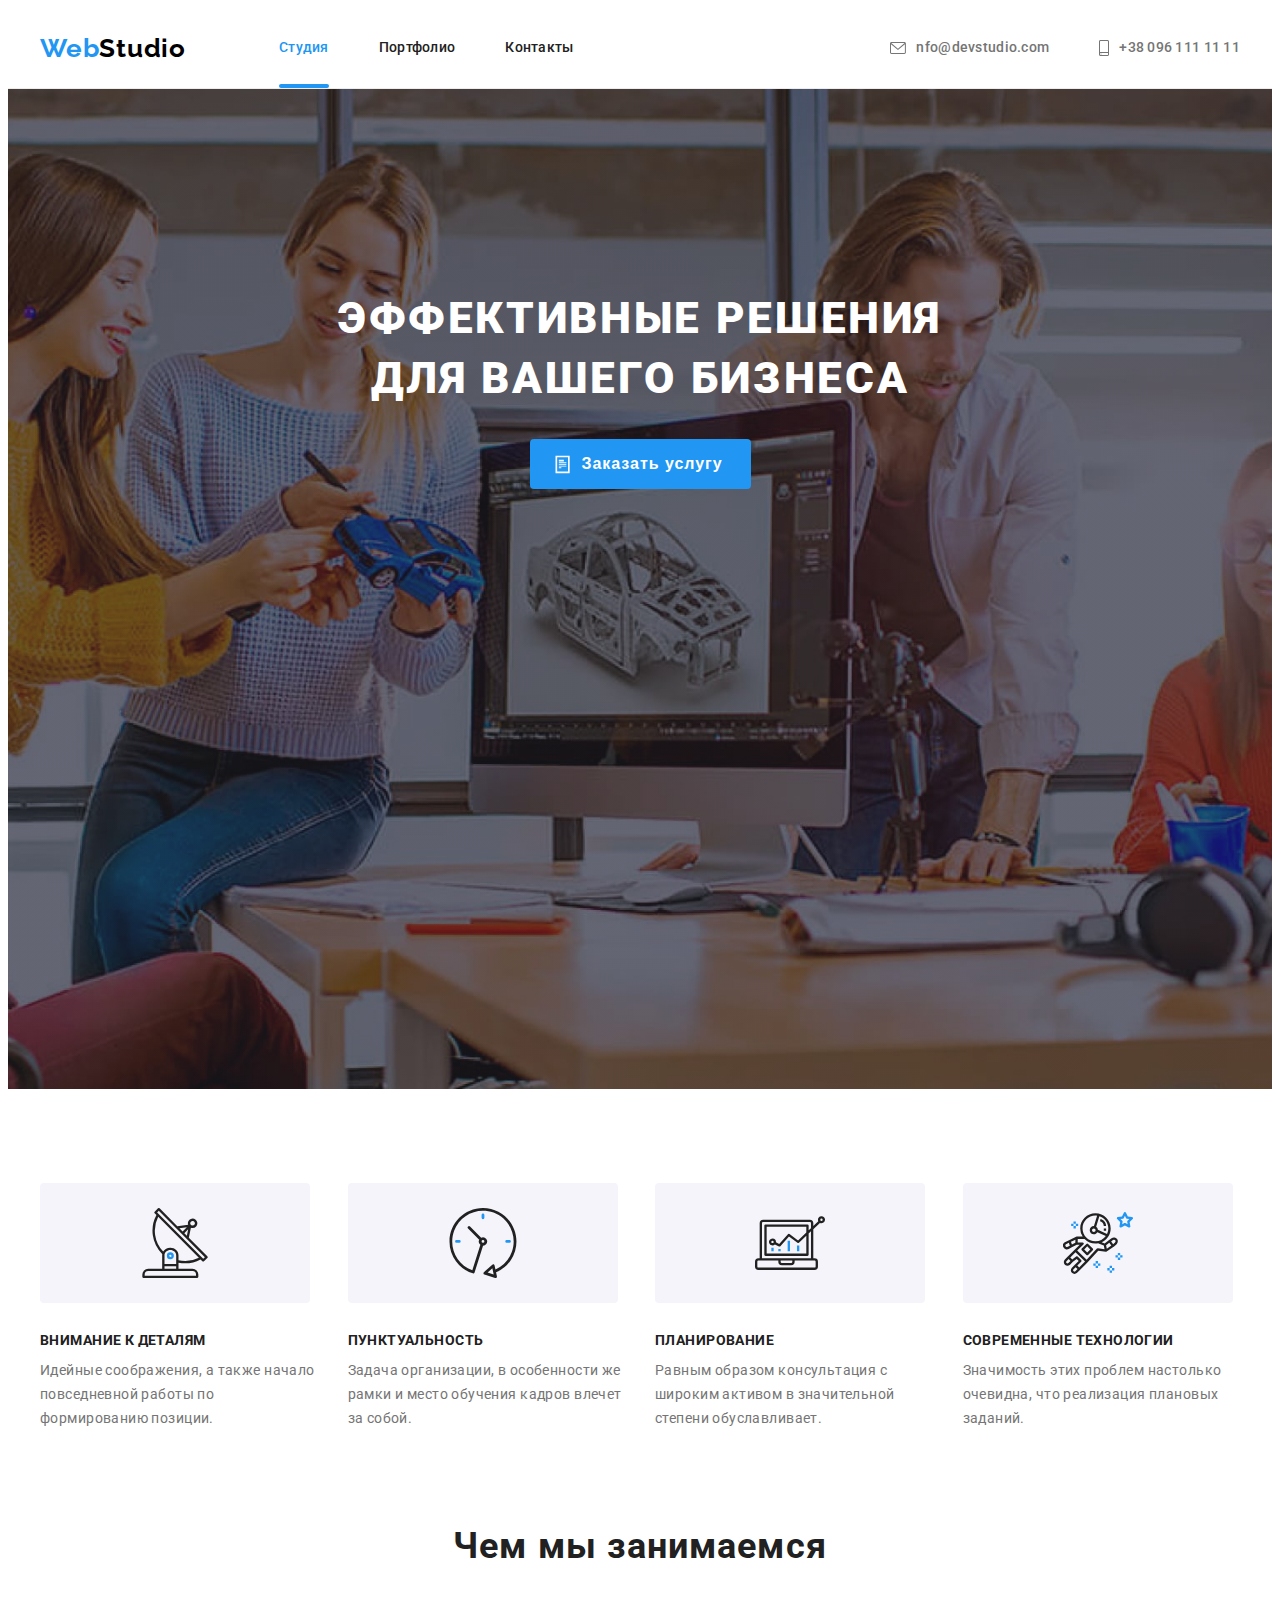
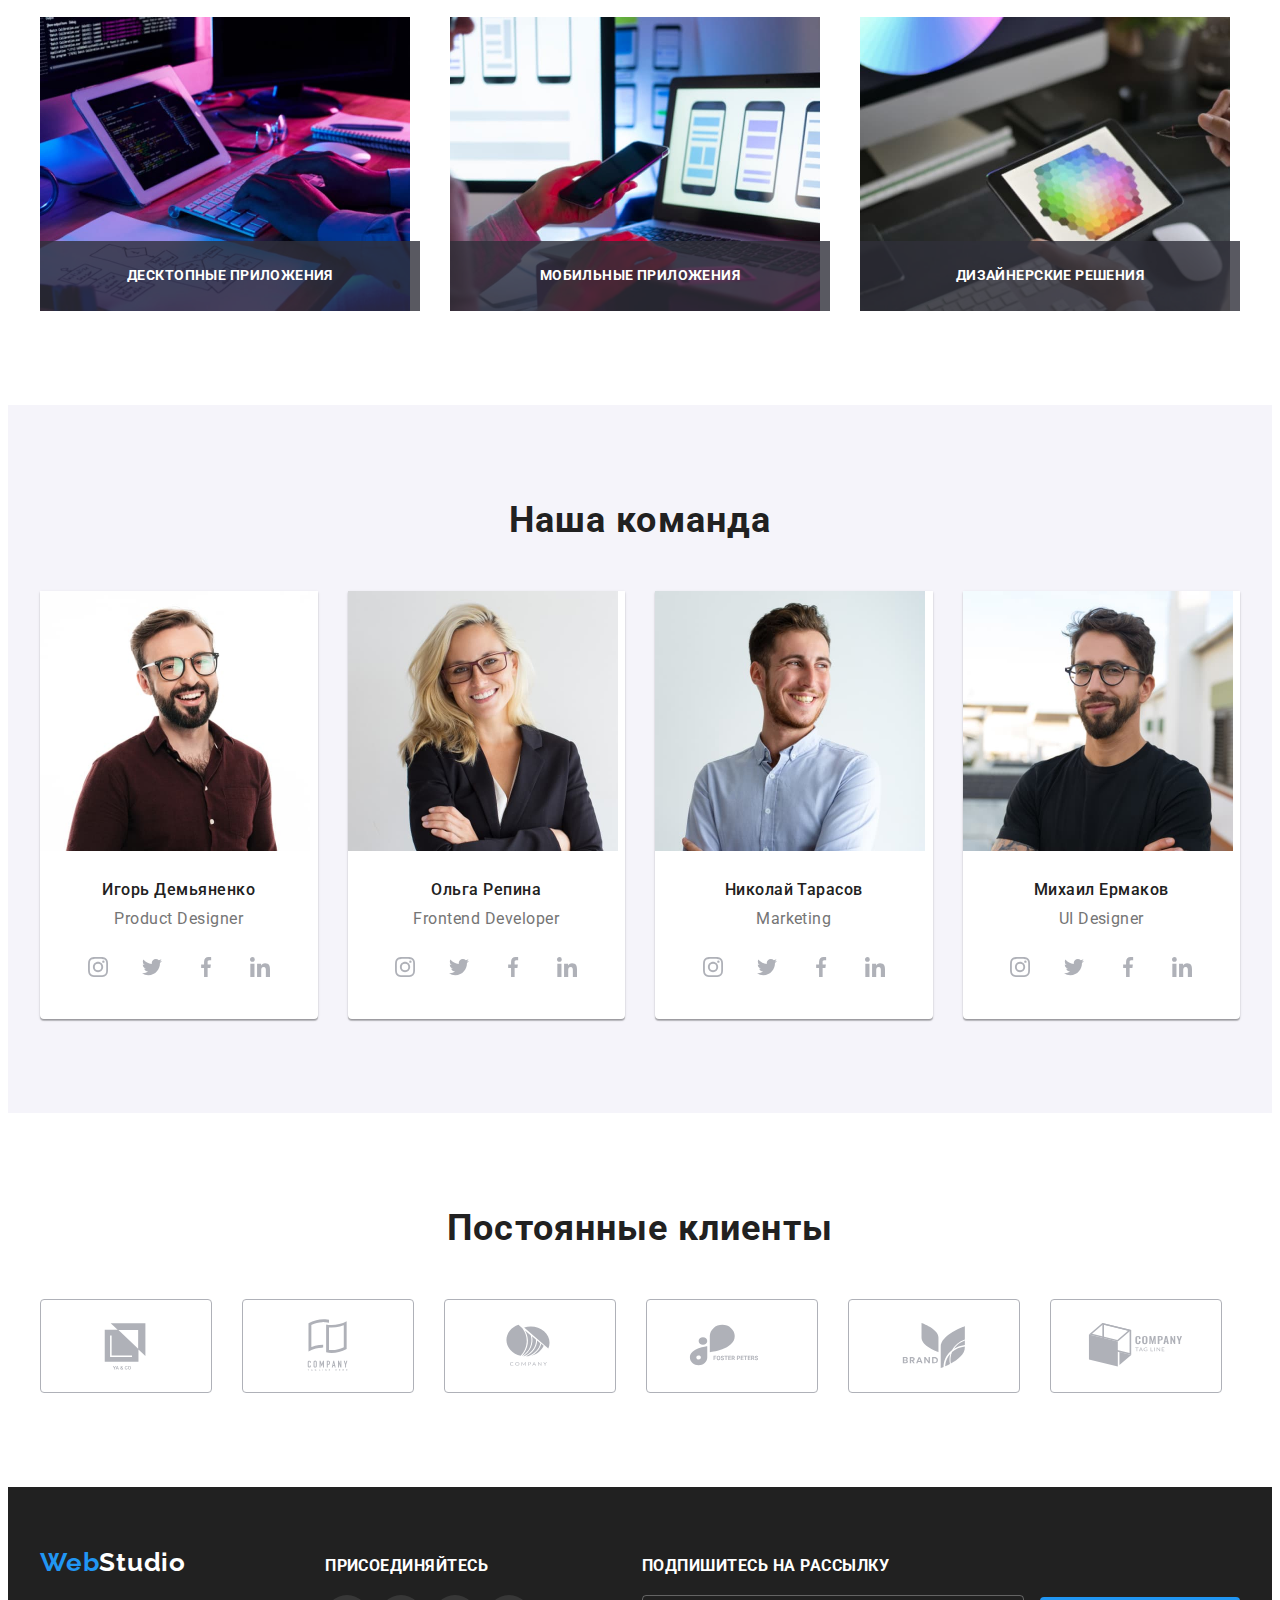
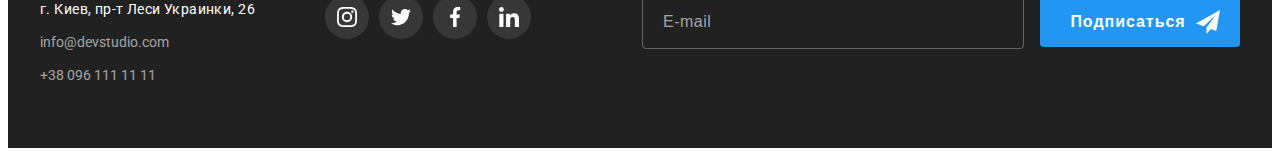
==== commit 16076a64: "контрольный коммит" ====
--- a/index.html
+++ b/index.html
@@ -13,7 +13,7 @@
   </head>
 
   <body class="body">
-    <!-- HEADER -->
+    <!-- *HEADER -->
     <header class="page-header">
       <div class="container header-container">
         <nav class="nav">
--- a/css/styles.css
+++ b/css/styles.css
@@ -511,7 +511,7 @@
   fill: var(--social-icon-hover-color);
 }
 
-/* Постоянные клиенты */
+/* *Постоянные клиенты */
 
 .client-list {
   display: flex;
@@ -765,8 +765,8 @@
 
 .modal-button {
   position: absolute;
-  top: -10px;
-  right: -10px;
+  top: 8px;
+  right: 8px;
   display: flex;
   align-items: center;
   justify-content: center;
@@ -777,12 +777,12 @@
   border: 1px solid rgba(0, 0, 0, 0.1);
   border-radius: 50%;
   background-color: var(--secondary-background-color);
-  transition: fill 250ms var(--timing-function), border-color 250ms var(--timing-function);
+  transition: fill 250ms var(--timing-function), border 250ms var(--timing-function);
 }
 
 .modal-button:hover {
   fill: var(--accent-color);
-  border-color: var(--accent-color);
+  border: 2px solid var(--accent-color);
   background-color: var(--primary-background-color);
 }
 
@@ -793,7 +793,6 @@
 }
 
 .modal-label {
-  /* outline: 2px solid teal; */
   position: relative;
   color: var(--title-color);
 }
@@ -894,20 +893,24 @@
 
 .checkbox-icon {
   margin-right: 5px;
-  border: 1.7px solid var(--title-color);
-  border-radius: 2px;
+  border: 2px solid var(--title-color);
+  border-radius: 4px;
   width: 18px;
   height: 18px;
   fill: #ffffff;
-  transition: background-color 250ms var(--timing-function), border 300ms var(--timing-function);
+  transition: background-color 250ms var(--timing-function), border-color 300ms var(--timing-function);
 }
 
 .checkbox-label:hover .checkbox-icon {
-  border: 2px solid var(--accent-color);
+  border-color: var(--accent-color);
+}
+
+.checkbox:focus + .checkbox-icon {
+  border-color: var(--accent-color);
 }
 
 .checkbox:checked + .checkbox-icon {
-  border: 3px solid var(--accent-color);
+  border-color: var(--accent-color);
   background-color: var(--accent-color);
 }
 
@@ -975,15 +978,20 @@
   min-height: 50px;
   margin-right: 12px;
   padding-left: 20px;
-  border: 1px solid rgba(255, 255, 255, 0.3);
-  filter: drop-shadow(0px 4px 4px rgba(0, 0, 0, 0.15));
-  border-radius: 4px;
   background-color: transparent;
   font-weight: var(--main-weight);
   font-size: var(--note-size);
   line-height: 1.25px;
   letter-spacing: 0.03em;
+  cursor: pointer;
+  border: 1px solid rgba(255, 255, 255, 0.3);
+  border-radius: 4px;
   color: rgba(255, 255, 255, 0.6);
+  transition: border 250ms var(--timing-function);
+}
+
+.footer-input:hover {
+  border: 2px solid rgba(255, 255, 255, 0.7);
 }
 
 .footer-input::placeholder {
